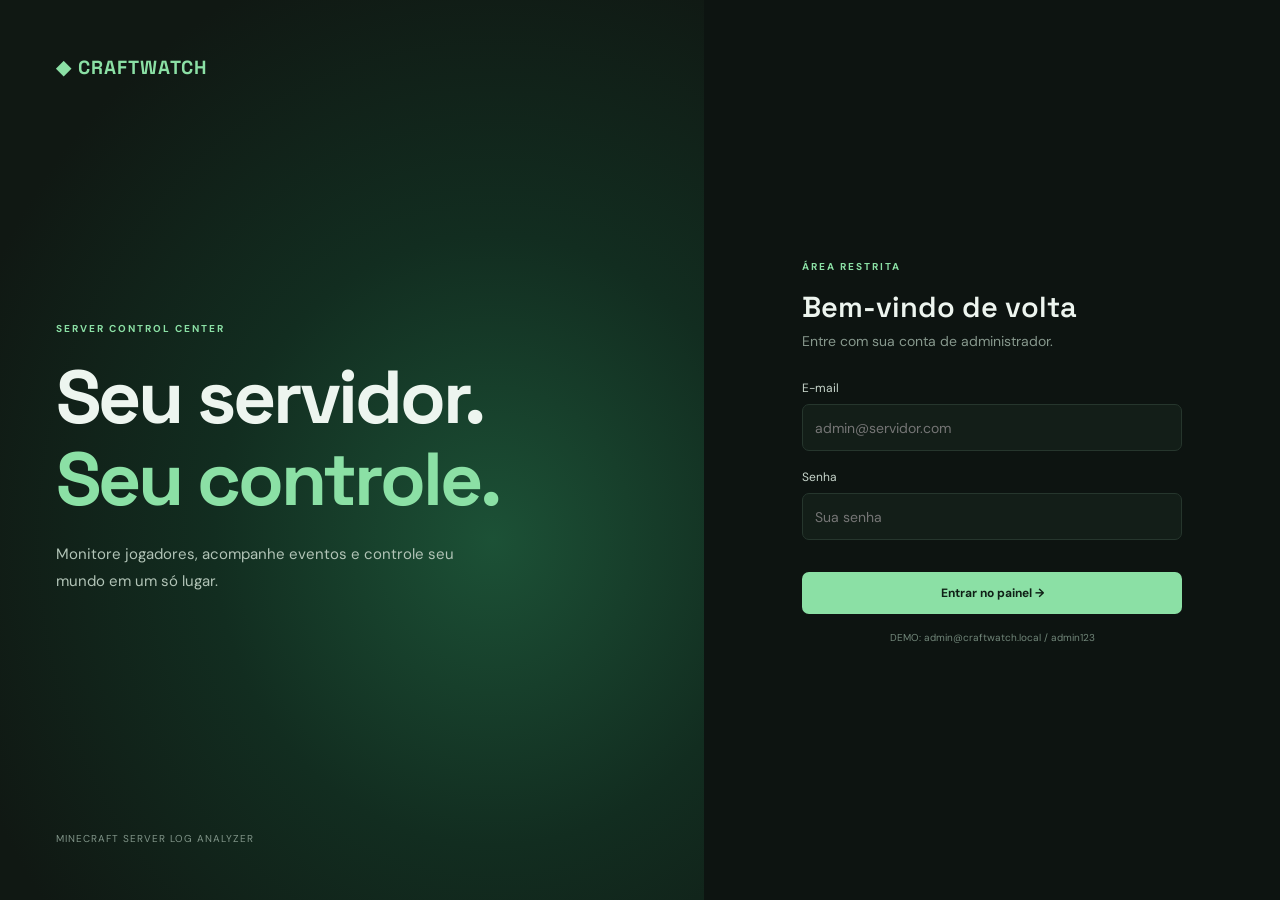
==== index.html @ 73f0023b "v1" ====
<!DOCTYPE html>
<html lang="pt-BR">
<head>
    <meta charset="UTF-8">
    <meta name="viewport" content="width=device-width, initial-scale=1.0">
    <title>CraftWatch | Minecraft Server</title>
    <link rel="stylesheet" href="style.css">
</head>
<body>

<!-- LOGIN -->
<section id="loginScreen" class="login-screen">
    <div class="login-left">
        <div class="brand">◆ CRAFTWATCH</div>

        <div class="login-description">
            <span>SERVER CONTROL CENTER</span>
            <h1>Seu servidor.<br><strong>Seu controle.</strong></h1>
            <p>Monitore jogadores, acompanhe eventos e controle seu mundo em um só lugar.</p>
        </div>

        <small>MINECRAFT SERVER LOG ANALYZER</small>
    </div>

    <div class="login-right">
        <form id="loginForm">
            <div class="mobile-brand">◆ CRAFTWATCH</div>
            <span class="subtitle">ÁREA RESTRITA</span>
            <h2>Bem-vindo de volta</h2>
            <p>Entre com sua conta de administrador.</p>

            <label>E-mail</label>
            <input type="email" id="email" placeholder="admin@servidor.com" required>

            <label>Senha</label>
            <input type="password" id="password" placeholder="Sua senha" required>

            <p id="loginError" class="error"></p>

            <button type="submit" class="primary-button">
                Entrar no painel →
            </button>

            <small class="demo">
                DEMO: admin@craftwatch.local / admin123
            </small>
        </form>
    </div>
</section>

<!-- APLICAÇÃO -->
<div id="app" class="app hidden">

    <aside class="sidebar" id="sidebar">

        <div class="brand">◆ CRAFTWATCH</div>
        <p class="brand-subtitle">SERVER CONTROL</p>

        <div class="server-box">
            <span class="online-dot"></span>
            <div>
                <strong>Meu servidor Paper</strong>
                <small>Java Edition</small>
            </div>
        </div>

        <span class="menu-title">GERENCIAMENTO</span>

        <nav>
            <button class="nav-item active" data-page="overview">▦ Visão geral</button>
            <button class="nav-item" data-page="logs">≋ Logs</button>
            <button class="nav-item" data-page="players">♙ Jogadores</button>
            <button class="nav-item" data-page="whitelist">✓ Whitelist</button>
            <button class="nav-item" data-page="terminal">⌘ Terminal</button>
        </nav>

        <div class="sidebar-bottom">
            <div class="storage-box">
                <small>ARMAZENAMENTO DE LOGS</small>
                <div class="progress"><div></div></div>
                <span>680 MB de 1 GB</span>
            </div>

            <button id="logoutButton" class="logout">
                <div class="avatar-letter">G</div>
                <div>
                    <strong>Administrador</strong>
                    <small>Sair da conta</small>
                </div>
            </button>
        </div>
    </aside>

    <main class="main">

        <header class="topbar">
            <div class="topbar-left">
                <button id="mobileMenu" class="mobile-menu">☰</button>
                <div>
                    <small>PAINEL / <span id="breadcrumb">VISÃO GERAL</span></small>
                    <h1 id="pageTitle">Visão geral</h1>
                </div>
            </div>

            <div class="topbar-right">
                <span class="system-online">● Sistema operacional</span>
                <div class="avatar-letter">G</div>
            </div>
        </header>

        <!-- VISÃO GERAL -->
        <section id="page-overview" class="page">

            <div class="welcome">
                <div>
                    <h2>Visão geral do servidor ✳</h2>
                    <p>Acompanhe o que está acontecendo no seu mundo.</p>
                </div>
                <span class="date" id="currentDate"></span>
            </div>

            <div class="server-banner">
                <div class="server-icon">▣</div>
                <div class="server-description">
                    <small>STATUS DO SERVIDOR</small>
                    <h3>Servidor Paper <span class="status">● ONLINE</span></h3>
                    <p>Java Edition · Paper · Ambiente demonstrativo</p>
                </div>

                <div class="server-info">
                    <div><small>VERSÃO</small><strong>1.21.x</strong></div>
                    <div><small>JOGADORES</small><strong>4 / 20</strong></div>
                    <div><small>UPTIME</small><strong>12h 48m</strong></div>
                </div>
            </div>

            <div class="section-title">
                <div>
                    <h3>Indicadores principais</h3>
                    <p>Resumo dos eventos registrados.</p>
                </div>
                <span class="filter-label">Últimas 24 horas</span>
            </div>

            <div class="stats-grid">
                <div class="stat-card">
                    <small>JOGADORES ÚNICOS</small>
                    <h2>24</h2>
                    <span class="positive">↗ 12% no período</span>
                </div>

                <div class="stat-card">
                    <small>EVENTOS REGISTRADOS</small>
                    <h2>1.284</h2>
                    <span class="positive">↗ 8,4% no período</span>
                </div>

                <div class="stat-card">
                    <small>ENTRADAS NO SERVIDOR</small>
                    <h2>86</h2>
                    <span class="positive">↗ 5,2% no período</span>
                </div>

                <div class="stat-card">
                    <small>ALERTAS / ERROS</small>
                    <h2>07</h2>
                    <span class="negative">↘ 2 no período</span>
                </div>
            </div>

            <div class="dashboard-grid">

                <div class="panel">
                    <div class="panel-header">
                        <div>
                            <h3>Atividade recente</h3>
                            <p>Últimos eventos registrados.</p>
                        </div>
                        <button class="text-button" data-go="logs">Ver todos →</button>
                    </div>

                    <div id="recentEvents"></div>
                </div>

                <div class="panel">
                    <div class="panel-header">
                        <div>
                            <h3>Jogadores em destaque</h3>
                            <p>Mais ativos no período.</p>
                        </div>
                        <button class="text-button" data-go="players">Ver todos →</button>
                    </div>

                    <div id="topPlayers"></div>
                </div>
            </div>

            <div class="panel quick-panel">
                <h3>Ações rápidas</h3>

                <button class="quick-action" data-go="whitelist">
                    ＋ Adicionar à whitelist →
                </button>

                <button class="quick-action" data-go="terminal">
                    ⌘ Abrir terminal →
                </button>

                <button class="quick-action" data-go="logs">
                    ≋ Consultar logs →
                </button>
            </div>

        </section>

        <!-- LOGS -->
        <section id="page-logs" class="page">

            <div class="page-heading">
                <div>
                    <h2>Logs do servidor</h2>
                    <p>Pesquise e filtre os eventos registrados.</p>
                </div>

                <button id="exportLogs" class="primary-button">
                    ↓ Exportar CSV
                </button>
            </div>

            <div class="panel filters">
                <input id="logSearch" placeholder="Buscar jogador, mensagem ou evento...">

                <select id="typeFilter">
                    <option value="all">Todos os tipos</option>
                    <option value="INFO">Informações</option>
                    <option value="WARN">Avisos</option>
                    <option value="ERROR">Erros</option>
                    <option value="JOIN">Entradas</option>
                    <option value="QUIT">Saídas</option>
                </select>

                <button id="clearFilters" class="secondary-button">Limpar</button>
            </div>

            <div class="panel table-panel">
                <div class="panel-header">
                    <div>
                        <h3>Eventos registrados</h3>
                        <p><span id="logCount">0</span> eventos encontrados</p>
                    </div>
                    <span class="status">● LOGS IMPORTADOS</span>
                </div>

                <div class="table-scroll">
                    <table>
                        <thead>
                            <tr>
                                <th>TIPO</th>
                                <th>HORÁRIO</th>
                                <th>JOGADOR</th>
                                <th>MENSAGEM</th>
                            </tr>
                        </thead>
                        <tbody id="logsTable"></tbody>
                    </table>
                </div>
            </div>
        </section>

        <!-- JOGADORES -->
        <section id="page-players" class="page">

            <div class="page-heading">
                <div>
                    <h2>Jogadores</h2>
                    <p>Perfis e estatísticas dos jogadores.</p>
                </div>

                <input id="playerSearch" class="search-input" placeholder="Buscar jogador...">
            </div>

            <div class="player-summary">
                <div><small>JOGADORES IDENTIFICADOS</small><strong>24</strong></div>
                <div><small>ATIVOS (24H)</small><strong>4</strong></div>
                <div><small>TEMPO TOTAL DE JOGO</small><strong>128h</strong></div>
            </div>

            <div id="playersGrid" class="players-grid"></div>

            <p class="disclaimer">* Estatísticas ilustrativas. Os dados reais dependerão dos logs disponíveis.</p>
        </section>

        <!-- WHITELIST -->
        <section id="page-whitelist" class="page">

            <div class="page-heading">
                <div>
                    <h2>Whitelist</h2>
                    <p>Controle quem pode acessar seu servidor.</p>
                </div>

                <button id="openAddWhitelist" class="primary-button">
                    ＋ Adicionar jogador
                </button>
            </div>

            <div class="whitelist-banner">
                <span>✓</span>
                <div>
                    <strong>Whitelist ativada</strong>
                    <p>Somente jogadores autorizados podem entrar.</p>
                </div>
                <span class="status">ATIVA</span>
            </div>

            <div class="panel table-panel">
                <div class="panel-header">
                    <div>
                        <h3>Jogadores autorizados</h3>
                        <p id="whitelistCount">0 jogadores na lista</p>
                    </div>
                    <input id="whitelistSearch" class="search-input" placeholder="Buscar...">
                </div>

                <div class="table-scroll">
                    <table>
                        <thead>
                            <tr>
                                <th>JOGADOR</th>
                                <th>ADICIONADO EM</th>
                                <th>STATUS</th>
                                <th>AÇÃO</th>
                            </tr>
                        </thead>
                        <tbody id="whitelistTable"></tbody>
                    </table>
                </div>
            </div>
        </section>

        <!-- TERMINAL -->
        <section id="page-terminal" class="page">

            <div class="page-heading">
                <div>
                    <h2>Terminal do servidor</h2>
                    <p>Visualize mensagens e comandos administrativos.</p>
                </div>
                <span class="terminal-status">● SIMULAÇÃO</span>
            </div>

            <div class="warning">
                ⚠ Este terminal é apenas visual. Não envia comandos para a hospedagem.
            </div>

            <div class="terminal">
                <div class="terminal-header">
                    <span>● ● ●</span>
                    <strong>paper-server — console</strong>
                    <button id="clearTerminal">Limpar</button>
                </div>

                <div id="terminalOutput" class="terminal-output">
                    <p>[12:00:00 INFO]: Starting minecraft server version 1.21.x</p>
                    <p>[12:00:02 INFO]: Loading properties</p>
                    <p class="terminal-green">[12:00:04 INFO]: Done! For help, type "help"</p>
                    <p>[12:01:12 INFO]: Gui entrou no jogo</p>
                    <p>[12:03:45 INFO]: Steve entrou no jogo</p>
                    <p>[12:08:21 INFO]: Alex saiu do jogo</p>
                </div>

                <form id="commandForm" class="terminal-form">
                    <span>›</span>
                    <input id="commandInput" placeholder="Digite um comando..." autocomplete="off">
                    <button type="submit">Executar ↗</button>
                </form>
            </div>

            <div class="command-shortcuts">
                <small>COMANDOS RÁPIDOS</small>
                <button data-command="list">list</button>
                <button data-command="say Olá, pessoal!">say</button>
                <button data-command="time set day">time set day</button>
                <button data-command="weather clear">weather clear</button>
                <button data-command="save-all">save-all</button>
            </div>
        </section>

        <footer>
            <span>CRAFTWATCH © 2026</span>
            <span>MINECRAFT SERVER LOG ANALYZER ◆</span>
        </footer>

    </main>
</div>

<!-- MODAL WHITELIST -->
<div id="modal" class="modal hidden">
    <div class="modal-content">
        <button class="close-modal" data-close>×</button>
        <span class="subtitle">WHITELIST</span>
        <h2>Adicionar jogador</h2>
        <p>Informe o nickname do Minecraft.</p>

        <form id="whitelistForm">
            <label>Nickname</label>
            <input id="newPlayer" maxlength="16" placeholder="Ex: Steve" required>

            <div class="modal-actions">
                <button type="button" class="secondary-button" data-close>Cancelar</button>
                <button type="submit" class="primary-button">Adicionar</button>
            </div>
        </form>
    </div>
</div>

<div id="toast" class="toast"></div>

<script src="script.js"></script>
</body>
</html>
---- style.css ----
@import url('https://fonts.googleapis.com/css2?family=DM+Sans:wght@400;500;600;700&family=Space+Grotesk:wght@500;600;700&display=swap');

:root {
    --bg: #0d1411;
    --surface: #141e19;
    --surface2: #19251f;
    --border: #26362d;
    --text: #edf5ef;
    --muted: #87988d;
    --green: #8be0a5;
    --font: 'DM Sans', sans-serif;
    --display: 'Space Grotesk', sans-serif;
}

* {
    box-sizing: border-box;
    margin: 0;
    padding: 0;
}

body {
    background: var(--bg);
    color: var(--text);
    font-family: var(--font);
    font-size: 14px;
}

button, input, select {
    font: inherit;
}

button {
    cursor: pointer;
}

.hidden {
    display: none !important;
}

/* LOGIN */

.login-screen {
    min-height: 100vh;
    display: grid;
    grid-template-columns: 1.1fr .9fr;
}

.login-left {
    background:
        radial-gradient(ellipse at 70% 60%, #1c5136, #122d20 40%, #101813 80%);
    padding: 55px 8%;
    display: flex;
    flex-direction: column;
    justify-content: space-between;
}

.brand {
    font: 700 19px var(--display);
    letter-spacing: 1px;
    color: var(--green);
}

.login-description {
    max-width: 500px;
}

.login-description span,
.subtitle {
    color: var(--green);
    font-size: 10px;
    font-weight: 700;
    letter-spacing: 2px;
}

.login-description h1 {
    font: 700 clamp(45px, 6vw, 75px)/1.1 var(--display);
    margin: 20px 0;
    letter-spacing: -3px;
}

.login-description h1 strong {
    color: var(--green);
}

.login-description p {
    color: #b2c4b7;
    font-size: 15px;
    line-height: 1.8;
    max-width: 400px;
}

.login-left > small {
    color: #819589;
    font-size: 10px;
    letter-spacing: 1px;
}

.login-right {
    display: flex;
    align-items: center;
    justify-content: center;
    padding: 35px;
}

#loginForm {
    width: 100%;
    max-width: 380px;
}

.mobile-brand {
    display: none;
    color: var(--green);
    font: 700 18px var(--display);
    margin-bottom: 45px;
}

#loginForm h2 {
    font: 600 29px var(--display);
    margin: 14px 0 7px;
}

#loginForm > p {
    color: var(--muted);
    margin-bottom: 30px;
}

label {
    display: block;
    color: #c7d5cb;
    font-size: 12px;
    margin: 18px 0 8px;
}

input, select {
    background: #131e18;
    border: 1px solid var(--border);
    color: var(--text);
    border-radius: 7px;
    padding: 12px;
    outline: none;
}

input:focus, select:focus {
    border-color: var(--green);
}

#loginForm input {
    width: 100%;
    height: 47px;
}

.primary-button {
    border: 0;
    border-radius: 7px;
    background: var(--green);
    color: #102017;
    padding: 13px 17px;
    font-weight: 700;
    font-size: 12px;
    transition: .2s;
}

.primary-button:hover {
    background: #a5edb9;
    transform: translateY(-1px);
}

#loginForm .primary-button {
    width: 100%;
    margin-top: 22px;
}

.demo {
    display: block;
    text-align: center;
    color: #72877a;
    font-size: 10px;
    margin-top: 17px;
}

.error {
    color: #ff8d8d !important;
    font-size: 11px;
    margin: 10px 0 0 !important;
}

/* SIDEBAR */

.sidebar {
    width: 250px;
    position: fixed;
    inset: 0 auto 0 0;
    background: #111a15;
    border-right: 1px solid var(--border);
    padding: 27px 17px;
    display: flex;
    flex-direction: column;
    z-index: 5;
}

.sidebar .brand {
    padding: 0 8px;
}

.brand-subtitle {
    font-size: 9px;
    letter-spacing: 2px;
    color: #708277;
    padding: 5px 9px 25px;
}

.server-box {
    display: flex;
    align-items: center;
    gap: 10px;
    padding: 13px;
    background: #1a2920;
    border: 1px solid #2c4535;
    border-radius: 8px;
    margin-bottom: 30px;
}

.server-box strong,
.server-box small {
    display: block;
}

.server-box strong {
    font-size: 11px;
}

.server-box small {
    color: var(--muted);
    font-size: 10px;
    margin-top: 4px;
}

.online-dot {
    width: 8px;
    height: 8px;
    border-radius: 50%;
    background: var(--green);
}

.menu-title {
    color: #627368;
    font-size: 10px;
    letter-spacing: 1.5px;
    padding: 0 10px 12px;
}

.sidebar nav {
    display: grid;
    gap: 5px;
}

.nav-item {
    border: 0;
    background: transparent;
    color: #9bac9f;
    text-align: left;
    padding: 13px;
    border-radius: 7px;
    font-size: 13px;
}

.nav-item:hover,
.nav-item.active {
    background: #20352a;
    color: var(--green);
}

.nav-item.active {
    box-shadow: inset 2px 0 var(--green);
}

.sidebar-bottom {
    margin-top: auto;
}

.storage-box {
    padding: 14px;
    background: #17221b;
    border: 1px solid var(--border);
    border-radius: 8px;
    margin-bottom: 17px;
}

.storage-box small {
    color: #a9b9ae;
    font-size: 9px;
}

.storage-box span {
    color: var(--muted);
    font-size: 9px;
}

.progress {
    height: 4px;
    background: #2c3b31;
    margin: 13px 0 8px;
    border-radius: 5px;
}

.progress div {
    width: 68%;
    height: 100%;
    background: var(--green);
    border-radius: 5px;
}

.logout {
    width: 100%;
    display: flex;
    align-items: center;
    gap: 10px;
    padding: 12px 3px;
    border: 0;
    border-top: 1px solid var(--border);
    background: none;
    color: var(--text);
    text-align: left;
}

.logout div:nth-child(2) {
    flex: 1;
}

.logout strong,
.logout small {
    display: block;
}

.logout strong {
    font-size: 11px;
}

.logout small {
    font-size: 9px;
    color: var(--muted);
    margin-top: 4px;
}

.avatar-letter {
    width: 32px;
    height: 32px;
    display: grid;
    place-items: center;
    border-radius: 50%;
    background: #315c40;
    color: #b5f2c5;
    font-weight: 700;
}

/* MAIN */

.main {
    margin-left: 250px;
    padding: 0 38px;
    max-width: 1800px;
}

.topbar {
    height: 88px;
    display: flex;
    align-items: center;
    justify-content: space-between;
    border-bottom: 1px solid var(--border);
}

.topbar small {
    color: #708177;
    font-size: 9px;
    letter-spacing: 1px;
}

.topbar small span {
    color: var(--green);
}

.topbar h1 {
    font: 600 21px var(--display);
    margin-top: 5px;
}

.topbar-right {
    display: flex;
    align-items: center;
    gap: 20px;
}

.system-online {
    color: #9cad9f;
    font-size: 10px;
}

.system-online::first-letter {
    color: var(--green);
}

.mobile-menu {
    display: none;
}

.page {
    display: none;
    padding: 30px 0;
}

.page.active-page {
    display: block;
}

.welcome,
.page-heading {
    display: flex;
    justify-content: space-between;
    align-items: center;
    gap: 15px;
    margin-bottom: 22px;
}

.welcome h2,
.page-heading h2 {
    font: 600 21px var(--display);
    margin-bottom: 5px;
}

.welcome p,
.page-heading p,
.section-title p,
.panel-header p {
    color: var(--muted);
    font-size: 11px;
}

.date,
.filter-label {
    padding: 9px 12px;
    border: 1px solid var(--border);
    border-radius: 6px;
    color: #aab9ae;
    font-size: 10px;
}

/* SERVER BANNER */

.server-banner {
    display: flex;
    align-items: center;
    gap: 17px;
    padding: 20px;
    background: linear-gradient(100deg, #1c3c2a, #17271e);
    border: 1px solid #31523b;
    border-radius: 10px;
    margin-bottom: 28px;
}

.server-icon {
    width: 45px;
    height: 45px;
    display: grid;
    place-items: center;
    border-radius: 9px;
    background: #2c5639;
    color: var(--green);
    font-size: 23px;
}

.server-description {
    flex: 1;
}

.server-description small {
    color: var(--green);
    font-size: 9px;
}

.server-description h3 {
    font: 600 16px var(--display);
    margin: 5px 0;
}

.server-description p {
    font-size: 10px;
    color: #9db0a2;
}

.status {
    color: #9be8ad;
    font-size: 9px;
    margin-left: 8px;
}

.server-info {
    display: flex;
    gap: 28px;
}

.server-info small,
.server-info strong {
    display: block;
}

.server-info small {
    font-size: 9px;
    color: #86a08e;
    margin-bottom: 7px;
}

.server-info strong {
    font: 600 14px var(--display);
}

/* CARDS */

.section-title {
    display: flex;
    justify-content: space-between;
    align-items: center;
    margin-bottom: 13px;
}

.section-title h3,
.panel-header h3,
.quick-panel h3 {
    font: 600 14px var(--display);
    margin-bottom: 4px;
}

.stats-grid {
    display: grid;
    grid-template-columns: repeat(4, 1fr);
    gap: 13px;
    margin-bottom: 20px;
}

.stat-card,
.panel {
    background: var(--surface);
    border: 1px solid var(--border);
    border-radius: 9px;
}

.stat-card {
    padding: 17px;
}

.stat-card small {
    font: 9px 'DM Mono', monospace;
    color: #94a69a;
}

.stat-card h2 {
    font: 600 29px var(--display);
    margin: 13px 0 8px;
}

.positive {
    color: #83d99b;
    font-size: 9px;
}

.negative {
    color: #e5a16f;
    font-size: 9px;
}

/* PANELS */

.dashboard-grid {
    display: grid;
    grid-template-columns: 1.4fr 1fr;
    gap: 14px;
}

.panel {
    padding: 17px;
}

.panel-header {
    display: flex;
    align-items: center;
    justify-content: space-between;
    gap: 10px;
    margin-bottom: 15px;
}

.text-button {
    border: 0;
    background: none;
    color: var(--green);
    font-size: 10px;
}

.event-row,
.mini-player {
    display: flex;
    align-items: center;
    gap: 11px;
    padding: 11px 0;
    border-top: 1px solid #223128;
}

.event-icon {
    width: 29px;
    height: 29px;
    display: grid;
    place-items: center;
    border-radius: 7px;
    background: #1d3b29;
    color: var(--green);
}

.event-copy,
.mini-player div:nth-child(2) {
    flex: 1;
    min-width: 0;
}

.event-copy strong,
.event-copy small,
.mini-player strong,
.mini-player small {
    display: block;
}

.event-copy strong,
.mini-player strong {
    font-size: 10px;
}

.event-copy small,
.mini-player small {
    color: var(--muted);
    font-size: 9px;
    margin-top: 4px;
}

.event-time {
    font-size: 9px;
    color: #75877b;
}

.avatar {
    width: 34px;
    height: 34px;
    border-radius: 7px;
    overflow: hidden;
    background: #273d31;
    display: grid;
    place-items: center;
}

.avatar img {
    width: 100%;
    height: 100%;
    object-fit: cover;
}

.mini-player b {
    font-size: 11px;
}

.quick-panel {
    margin-top: 14px;
    display: flex;
    align-items: center;
    gap: 12px;
}

.quick-panel h3 {
    min-width: 130px;
}

.quick-action {
    flex: 1;
    background: #17221b;
    border: 1px solid var(--border);
    border-radius: 7px;
    color: var(--text);
    padding: 12px;
    font-size: 10px;
    text-align: left;
}

/* LOGS */

.page-heading {
    margin-bottom: 20px;
}

.filters {
    display: flex;
    align-items: center;
    gap: 10px;
    margin-bottom: 15px;
}

.filters input {
    flex: 1;
    min-width: 180px;
}

.filters select {
    min-width: 140px;
}

.secondary-button {
    background: #1b2821;
    border: 1px solid var(--border);
    color: #c7d5cb;
    border-radius: 7px;
    padding: 12px;
    font-size: 10px;
}

.table-panel {
    padding: 0;
    overflow: hidden;
}

.table-panel > .panel-header {
    padding: 17px;
}

.table-scroll {
    overflow-x: auto;
}

table {
    width: 100%;
    border-collapse: collapse;
    text-align: left;
    white-space: nowrap;
}

thead {
    background: #19251e;
}

th {
    font: 9px 'DM Mono', monospace;
    color: #83958a;
    padding: 13px 18px;
}

td {
    padding: 14px 18px;
    border-top: 1px solid #223128;
    font-size: 10px;
    color: #c2d0c6;
}

tbody tr:hover {
    background: #19251e;
}

.tag {
    display: inline-block;
    padding: 5px 8px;
    border-radius: 4px;
    font-size: 9px;
}

.tag.INFO { background: #1b3540; color: #8bcbe6; }
.tag.WARN { background: #443520; color: #e9b578; }
.tag.ERROR { background: #462929; color: #f09898; }
.tag.JOIN { background: #1d3d2a; color: #8ce0a5; }
.tag.QUIT { background: #332d43; color: #b9a7e5; }

.empty-row {
    text-align: center;
    color: var(--muted);
    padding: 30px;
}

/* PLAYERS */

.player-summary {
    display: grid;
    grid-template-columns: repeat(3, 1fr);
    gap: 12px;
    margin-bottom: 17px;
}

.player-summary div {
    background: #17231b;
    border: 1px solid var(--border);
    border-radius: 8px;
    padding: 15px;
}

.player-summary small,
.player-summary strong {
    display: block;
}

.player-summary small {
    font-size: 9px;
    color: #8b9c90;
}

.player-summary strong {
    font: 600 22px var(--display);
    margin-top: 8px;
}

.players-grid {
    display: grid;
    grid-template-columns: repeat(3, 1fr);
    gap: 13px;
}

.player-card {
    background: var(--surface);
    border: 1px solid var(--border);
    border-radius: 9px;
    padding: 16px;
}

.player-card-head {
    display: flex;
    align-items: center;
    gap: 10px;
}

.player-card-head .avatar {
    width: 43px;
    height: 43px;
}

.player-card-head > div:nth-child(2) {
    flex: 1;
}

.player-card-head strong {
    display: block;
    font-size: 12px;
}

.player-card-head small {
    color: var(--muted);
    font-size: 9px;
}

.online-badge {
    color: var(--green);
    font-size: 8px;
}

.player-metrics {
    display: grid;
    grid-template-columns: repeat(3, 1fr);
    border-top: 1px solid var(--border);
    margin-top: 16px;
    padding-top: 13px;
}

.player-metrics span,
.player-metrics strong {
    display: block;
}

.player-metrics span {
    color: #829388;
    font-size: 8px;
}

.player-metrics strong {
    font: 600 13px var(--display);
    margin-top: 5px;
}

.disclaimer {
    color: var(--muted);
    font-size: 10px;
    margin-top: 15px;
}

.search-input {
    max-width: 220px;
}

/* WHITELIST */

.whitelist-banner {
    display: flex;
    align-items: center;
    gap: 12px;
    padding: 15px;
    border: 1px solid #31513a;
    background: #192c20;
    border-radius: 8px;
    margin-bottom: 16px;
}

.whitelist-banner > span:first-child {
    width: 32px;
    height: 32px;
    display: grid;
    place-items: center;
    background: #285237;
    border-radius: 7px;
    color: var(--green);
}

.whitelist-banner div {
    flex: 1;
}

.whitelist-banner strong {
    font-size: 11px;
}

.whitelist-banner p {
    color: #91a396;
    font-size: 9px;
    margin-top: 4px;
}

.remove-button {
    border: 1px solid #553535;
    background: #2d1e1e;
    color: #e9a0a0;
    padding: 7px 10px;
    border-radius: 5px;
    font-size: 9px;
}

/* TERMINAL */

.terminal-status {
    color: #e7b477;
    font-size: 9px;
}

.warning {
    padding: 13px;
    border: 1px solid #59452c;
    background: #30271b;
    border-radius: 7px;
    color: #e7b477;
    font-size: 10px;
    margin-bottom: 15px;
}

.terminal {
    background: #090e0b;
    border: 1px solid #2b3a30;
    border-radius: 9px;
    overflow: hidden;
}

.terminal-header {
    display: flex;
    align-items: center;
    justify-content: space-between;
    padding: 14px;
    background: #121a15;
    border-bottom: 1px solid #26332b;
}

.terminal-header span {
    color: #d6ad5f;
    font-size: 10px;
}

.terminal-header strong {
    color: #8b9b90;
    font-size: 10px;
}

.terminal-header button {
    background: none;
    border: 0;
    color: #8b9b90;
    font-size: 9px;
}

.terminal-output {
    height: 330px;
    overflow: auto;
    padding: 17px;
    font: 11px/1.9 monospace;
    color: #c1d0c5;
}

.terminal-output p {
    margin-bottom: 4px;
}

.terminal-green {
    color: var(--green);
}

.terminal-form {
    display: flex;
    align-items: center;
    gap: 10px;
    padding: 12px 15px;
    border-top: 1px solid #26332b;
}

.terminal-form span {
    color: var(--green);
    font-size: 20px;
}

.terminal-form input {
    flex: 1;
    background: transparent;
    border: 0;
    outline: 0;
    color: white;
    font: 11px monospace;
}

.terminal-form button {
    border: 0;
    border-radius: 5px;
    background: #315b3d;
    color: #a8efb9;
    padding: 9px 13px;
    font-size: 10px;
}

.command-shortcuts {
    display: flex;
    align-items: center;
    gap: 8px;
    flex-wrap: wrap;
    margin-top: 15px;
}

.command-shortcuts small {
    color: #718277;
    font-size: 9px;
}

.command-shortcuts button {
    border: 1px solid var(--border);
    background: #17221b;
    color: #a7b8ac;
    padding: 7px 10px;
    border-radius: 5px;
    font: 9px monospace;
}

/* MODAL E RODAPÉ */

.modal {
    position: fixed;
    inset: 0;
    display: grid;
    place-items: center;
    z-index: 30;
}

.modal-backdrop {
    position: absolute;
    inset: 0;
    background: #000a;
}

.modal-content {
    position: relative;
    width: min(92%, 420px);
    padding: 27px;
    background: #17221b;
    border: 1px solid #34473a;
    border-radius: 11px;
}

.modal-content h2 {
    font: 600 22px var(--display);
    margin: 10px 0 5px;
}

.modal-content p {
    color: var(--muted);
    font-size: 11px;
}

.modal-content input {
    width: 100%;
}

.close-modal {
    position: absolute;
    right: 17px;
    top: 13px;
    background: none;
    border: 0;
    color: #9cac9f;
    font-size: 24px;
}

.modal-actions {
    display: flex;
    justify-content: flex-end;
    gap: 8px;
    margin-top: 20px;
}

.toast {
    position: fixed;
    right: 25px;
    bottom: 25px;
    padding: 13px 17px;
    background: #23442d;
    border: 1px solid #477a54;
    color: #c1f2cd;
    border-radius: 7px;
    opacity: 0;
    transform: translateY(10px);
    transition: .25s;
    pointer-events: none;
    z-index: 50;
}

.toast.show {
    opacity: 1;
    transform: translateY(0);
}

footer {
    display: flex;
    justify-content: space-between;
    padding: 18px 0 22px;
    border-top: 1px solid var(--border);
    color: #607166;
    font: 9px monospace;
}

/* RESPONSIVIDADE */

@media (max-width: 1100px) {
    .stats-grid {
        grid-template-columns: repeat(2, 1fr);
    }

    .players-grid {
        grid-template-columns: repeat(2, 1fr);
    }

    .main {
        padding: 0 24px;
    }
}

@media (max-width: 760px) {
    .login-screen {
        grid-template-columns: 1fr;
    }

    .login-left {
        display: none;
    }

    .mobile-brand {
        display: block;
    }

    .login-right {
        min-height: 100vh;
    }

    .sidebar {
        transform: translateX(-100%);
        transition: .25s;
        width: 260px;
        box-shadow: 15px 0 40px #0005;
    }

    .sidebar.open {
        transform: translateX(0);
    }

    .main {
        margin-left: 0;
        padding: 0 16px;
    }

    .mobile-menu {
        display: block;
        border: 0;
        background: none;
        color: white;
        font-size: 20px;
        margin-right: 12px;
    }

    .topbar {
        height: 75px;
    }

    .topbar-left {
        display: flex;
        align-items: center;
    }

    .system-online {
        display: none;
    }

    .dashboard-grid {
        grid-template-columns: 1fr;
    }

    .quick-panel {
        flex-wrap: wrap;
    }

    .quick-action {
        min-width: 100%;
    }

    .server-banner {
        flex-wrap: wrap;
    }

    .server-info {
        width: 100%;
        justify-content: space-between;
        border-top: 1px solid #ffffff20;
        padding-top: 13px;
    }

    .filters {
        flex-wrap: wrap;
    }

    .filters input {
        flex-basis: 100%;
    }

    .players-grid {
        grid-template-columns: 1fr 1fr;
    }
}

@media (max-width: 430px) {
    .stats-grid {
        grid-template-columns: 1fr 1fr;
    }

    .players-grid {
        grid-template-columns: 1fr;
    }

    .player-summary {
        grid-template-columns: 1fr;
    }

    .page-heading {
        flex-wrap: wrap;
    }

    .page-heading .search-input {
        max-width: 100%;
        width: 100%;
    }

    .welcome {
        flex-wrap: wrap;
    }

    .date {
        margin-left: auto;
    }

    .terminal-output {
        height: 280px;
    }

    footer {
        font-size: 8px;
    }
}
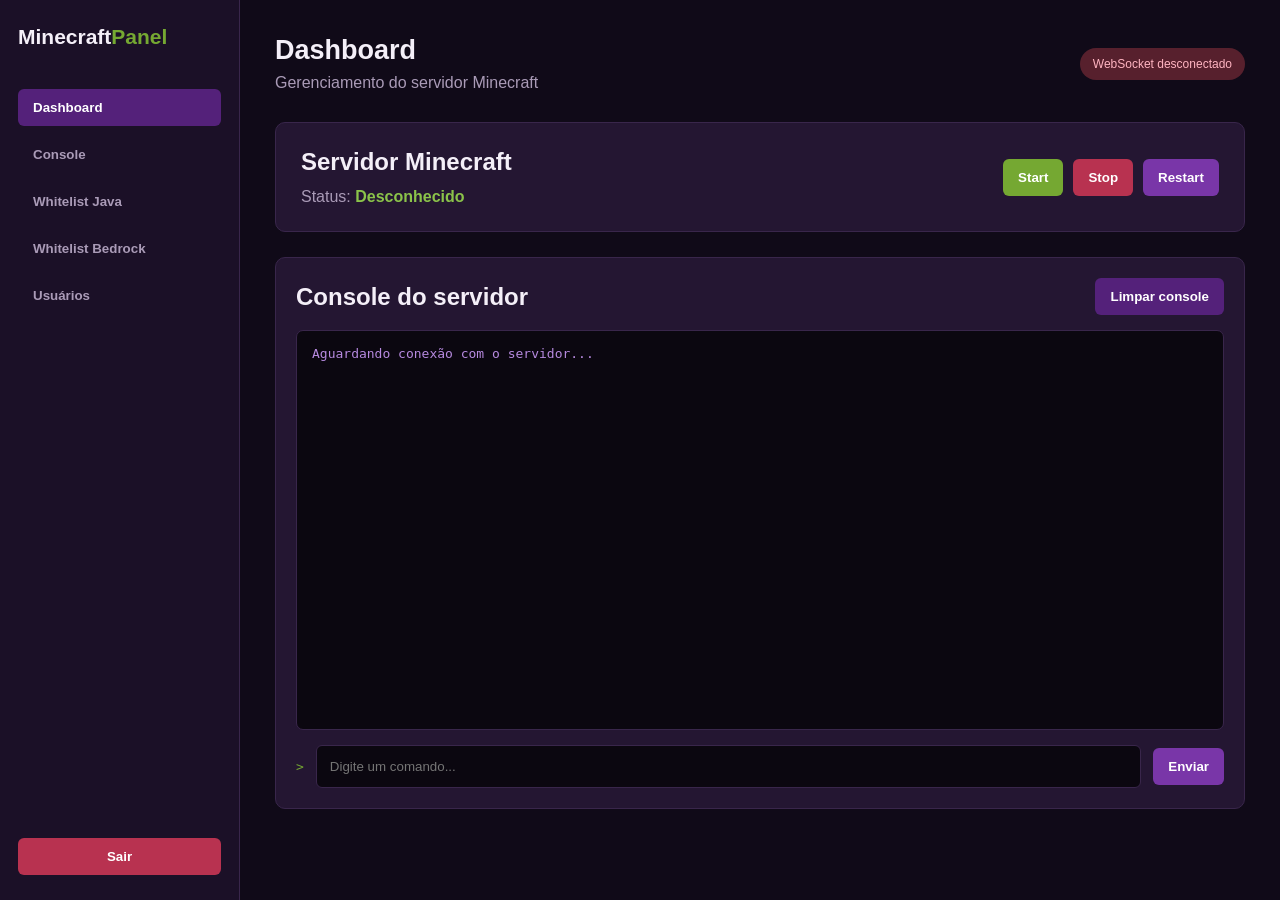
==== commit 8de5474f: "api" ====
--- a/index.html
+++ b/index.html
@@ -1,421 +1,120 @@
+
 <!DOCTYPE html>
 <html lang="pt-BR">
+
 <head>
     <meta charset="UTF-8">
     <meta name="viewport" content="width=device-width, initial-scale=1.0">
-    <title>CraftWatch | Minecraft Server</title>
-    <link rel="stylesheet" href="style.css">
+
+    <title>Minecraft Server Dashboard</title>
+
+    <link rel="stylesheet" href="css/style.css">
 </head>
+
 <body>
 
-<!-- LOGIN -->
-<section id="loginScreen" class="login-screen">
-    <div class="login-left">
-        <div class="brand">◆ CRAFTWATCH</div>
+    <aside class="sidebar">
 
-        <div class="login-description">
-            <span>SERVER CONTROL CENTER</span>
-            <h1>Seu servidor.<br><strong>Seu controle.</strong></h1>
-            <p>Monitore jogadores, acompanhe eventos e controle seu mundo em um só lugar.</p>
-        </div>
-
-        <small>MINECRAFT SERVER LOG ANALYZER</small>
-    </div>
-
-    <div class="login-right">
-        <form id="loginForm">
-            <div class="mobile-brand">◆ CRAFTWATCH</div>
-            <span class="subtitle">ÁREA RESTRITA</span>
-            <h2>Bem-vindo de volta</h2>
-            <p>Entre com sua conta de administrador.</p>
-
-            <label>E-mail</label>
-            <input type="email" id="email" placeholder="admin@servidor.com" required>
-
-            <label>Senha</label>
-            <input type="password" id="password" placeholder="Sua senha" required>
-
-            <p id="loginError" class="error"></p>
-
-            <button type="submit" class="primary-button">
-                Entrar no painel →
-            </button>
-
-            <small class="demo">
-                DEMO: admin@craftwatch.local / admin123
-            </small>
-        </form>
-    </div>
-</section>
-
-<!-- APLICAÇÃO -->
-<div id="app" class="app hidden">
-
-    <aside class="sidebar" id="sidebar">
-
-        <div class="brand">◆ CRAFTWATCH</div>
-        <p class="brand-subtitle">SERVER CONTROL</p>
-
-        <div class="server-box">
-            <span class="online-dot"></span>
-            <div>
-                <strong>Meu servidor Paper</strong>
-                <small>Java Edition</small>
-            </div>
-        </div>
-
-        <span class="menu-title">GERENCIAMENTO</span>
+        <h2>Minecraft<span>Panel</span></h2>
 
         <nav>
-            <button class="nav-item active" data-page="overview">▦ Visão geral</button>
-            <button class="nav-item" data-page="logs">≋ Logs</button>
-            <button class="nav-item" data-page="players">♙ Jogadores</button>
-            <button class="nav-item" data-page="whitelist">✓ Whitelist</button>
-            <button class="nav-item" data-page="terminal">⌘ Terminal</button>
+            <button class="nav-item active">Dashboard</button>
+            <button class="nav-item">Console</button>
+            <button class="nav-item">Whitelist Java</button>
+            <button class="nav-item">Whitelist Bedrock</button>
+            <button class="nav-item">Usuários</button>
         </nav>
 
-        <div class="sidebar-bottom">
-            <div class="storage-box">
-                <small>ARMAZENAMENTO DE LOGS</small>
-                <div class="progress"><div></div></div>
-                <span>680 MB de 1 GB</span>
-            </div>
+        <button id="logoutButton" class="logout">
+            Sair
+        </button>
 
-            <button id="logoutButton" class="logout">
-                <div class="avatar-letter">G</div>
-                <div>
-                    <strong>Administrador</strong>
-                    <small>Sair da conta</small>
-                </div>
-            </button>
-        </div>
     </aside>
 
     <main class="main">
 
-        <header class="topbar">
-            <div class="topbar-left">
-                <button id="mobileMenu" class="mobile-menu">☰</button>
-                <div>
-                    <small>PAINEL / <span id="breadcrumb">VISÃO GERAL</span></small>
-                    <h1 id="pageTitle">Visão geral</h1>
-                </div>
+        <header>
+            <div>
+                <h1>Dashboard</h1>
+                <p>Gerenciamento do servidor Minecraft</p>
             </div>
 
-            <div class="topbar-right">
-                <span class="system-online">● Sistema operacional</span>
-                <div class="avatar-letter">G</div>
+            <div id="wsStatus" class="status disconnected">
+                WebSocket desconectado
             </div>
         </header>
 
-        <!-- VISÃO GERAL -->
-        <section id="page-overview" class="page">
+        <section class="server-card">
 
-            <div class="welcome">
-                <div>
-                    <h2>Visão geral do servidor ✳</h2>
-                    <p>Acompanhe o que está acontecendo no seu mundo.</p>
-                </div>
-                <span class="date" id="currentDate"></span>
+            <div>
+                <h2>Servidor Minecraft</h2>
+
+                <p>
+                    Status:
+                    <strong id="serverStatus">Desconhecido</strong>
+                </p>
             </div>
 
-            <div class="server-banner">
-                <div class="server-icon">▣</div>
-                <div class="server-description">
-                    <small>STATUS DO SERVIDOR</small>
-                    <h3>Servidor Paper <span class="status">● ONLINE</span></h3>
-                    <p>Java Edition · Paper · Ambiente demonstrativo</p>
-                </div>
+            <div class="actions">
 
-                <div class="server-info">
-                    <div><small>VERSÃO</small><strong>1.21.x</strong></div>
-                    <div><small>JOGADORES</small><strong>4 / 20</strong></div>
-                    <div><small>UPTIME</small><strong>12h 48m</strong></div>
-                </div>
-            </div>
-
-            <div class="section-title">
-                <div>
-                    <h3>Indicadores principais</h3>
-                    <p>Resumo dos eventos registrados.</p>
-                </div>
-                <span class="filter-label">Últimas 24 horas</span>
-            </div>
-
-            <div class="stats-grid">
-                <div class="stat-card">
-                    <small>JOGADORES ÚNICOS</small>
-                    <h2>24</h2>
-                    <span class="positive">↗ 12% no período</span>
-                </div>
-
-                <div class="stat-card">
-                    <small>EVENTOS REGISTRADOS</small>
-                    <h2>1.284</h2>
-                    <span class="positive">↗ 8,4% no período</span>
-                </div>
-
-                <div class="stat-card">
-                    <small>ENTRADAS NO SERVIDOR</small>
-                    <h2>86</h2>
-                    <span class="positive">↗ 5,2% no período</span>
-                </div>
-
-                <div class="stat-card">
-                    <small>ALERTAS / ERROS</small>
-                    <h2>07</h2>
-                    <span class="negative">↘ 2 no período</span>
-                </div>
-            </div>
-
-            <div class="dashboard-grid">
-
-                <div class="panel">
-                    <div class="panel-header">
-                        <div>
-                            <h3>Atividade recente</h3>
-                            <p>Últimos eventos registrados.</p>
-                        </div>
-                        <button class="text-button" data-go="logs">Ver todos →</button>
-                    </div>
-
-                    <div id="recentEvents"></div>
-                </div>
-
-                <div class="panel">
-                    <div class="panel-header">
-                        <div>
-                            <h3>Jogadores em destaque</h3>
-                            <p>Mais ativos no período.</p>
-                        </div>
-                        <button class="text-button" data-go="players">Ver todos →</button>
-                    </div>
-
-                    <div id="topPlayers"></div>
-                </div>
-            </div>
-
-            <div class="panel quick-panel">
-                <h3>Ações rápidas</h3>
-
-                <button class="quick-action" data-go="whitelist">
-                    ＋ Adicionar à whitelist →
+                <button id="startButton" class="success">
+                    Start
                 </button>
 
-                <button class="quick-action" data-go="terminal">
-                    ⌘ Abrir terminal →
+                <button id="stopButton" class="danger">
+                    Stop
                 </button>
 
-                <button class="quick-action" data-go="logs">
-                    ≋ Consultar logs →
+                <button id="restartButton" class="warning">
+                    Restart
                 </button>
+
             </div>
 
         </section>
 
-        <!-- LOGS -->
-        <section id="page-logs" class="page">
+        <section class="console-section">
 
-            <div class="page-heading">
-                <div>
-                    <h2>Logs do servidor</h2>
-                    <p>Pesquise e filtre os eventos registrados.</p>
-                </div>
+            <div class="console-header">
+                <h2>Console do servidor</h2>
 
-                <button id="exportLogs" class="primary-button">
-                    ↓ Exportar CSV
+                <button id="clearConsole">
+                    Limpar console
                 </button>
             </div>
 
-            <div class="panel filters">
-                <input id="logSearch" placeholder="Buscar jogador, mensagem ou evento...">
-
-                <select id="typeFilter">
-                    <option value="all">Todos os tipos</option>
-                    <option value="INFO">Informações</option>
-                    <option value="WARN">Avisos</option>
-                    <option value="ERROR">Erros</option>
-                    <option value="JOIN">Entradas</option>
-                    <option value="QUIT">Saídas</option>
-                </select>
-
-                <button id="clearFilters" class="secondary-button">Limpar</button>
+            <div id="consoleOutput" class="console-output">
+                <p class="system-log">
+                    Aguardando conexão com o servidor...
+                </p>
             </div>
 
-            <div class="panel table-panel">
-                <div class="panel-header">
-                    <div>
-                        <h3>Eventos registrados</h3>
-                        <p><span id="logCount">0</span> eventos encontrados</p>
-                    </div>
-                    <span class="status">● LOGS IMPORTADOS</span>
-                </div>
+            <form id="commandForm" class="command-form">
 
-                <div class="table-scroll">
-                    <table>
-                        <thead>
-                            <tr>
-                                <th>TIPO</th>
-                                <th>HORÁRIO</th>
-                                <th>JOGADOR</th>
-                                <th>MENSAGEM</th>
-                            </tr>
-                        </thead>
-                        <tbody id="logsTable"></tbody>
-                    </table>
-                </div>
-            </div>
+                <span>></span>
+
+                <input
+                    type="text"
+                    id="commandInput"
+                    placeholder="Digite um comando..."
+                    autocomplete="off"
+                >
+
+                <button type="submit">
+                    Enviar
+                </button>
+
+            </form>
+
         </section>
 
-        <!-- JOGADORES -->
-        <section id="page-players" class="page">
+    </main>
 
-            <div class="page-heading">
-                <div>
-                    <h2>Jogadores</h2>
-                    <p>Perfis e estatísticas dos jogadores.</p>
-                </div>
+    <script src="js/config.js"></script>
+    <script src="js/api.js"></script>
+    <script src="js/websocket.js"></script>
+    <script src="js/app.js"></script>
 
-                <input id="playerSearch" class="search-input" placeholder="Buscar jogador...">
-            </div>
+</body>
 
-            <div class="player-summary">
-                <div><small>JOGADORES IDENTIFICADOS</small><strong>24</strong></div>
-                <div><small>ATIVOS (24H)</small><strong>4</strong></div>
-                <div><small>TEMPO TOTAL DE JOGO</small><strong>128h</strong></div>
-            </div>
-
-            <div id="playersGrid" class="players-grid"></div>
-
-            <p class="disclaimer">* Estatísticas ilustrativas. Os dados reais dependerão dos logs disponíveis.</p>
-        </section>
-
-        <!-- WHITELIST -->
-        <section id="page-whitelist" class="page">
-
-            <div class="page-heading">
-                <div>
-                    <h2>Whitelist</h2>
-                    <p>Controle quem pode acessar seu servidor.</p>
-                </div>
-
-                <button id="openAddWhitelist" class="primary-button">
-                    ＋ Adicionar jogador
-                </button>
-            </div>
-
-            <div class="whitelist-banner">
-                <span>✓</span>
-                <div>
-                    <strong>Whitelist ativada</strong>
-                    <p>Somente jogadores autorizados podem entrar.</p>
-                </div>
-                <span class="status">ATIVA</span>
-            </div>
-
-            <div class="panel table-panel">
-                <div class="panel-header">
-                    <div>
-                        <h3>Jogadores autorizados</h3>
-                        <p id="whitelistCount">0 jogadores na lista</p>
-                    </div>
-                    <input id="whitelistSearch" class="search-input" placeholder="Buscar...">
-                </div>
-
-                <div class="table-scroll">
-                    <table>
-                        <thead>
-                            <tr>
-                                <th>JOGADOR</th>
-                                <th>ADICIONADO EM</th>
-                                <th>STATUS</th>
-                                <th>AÇÃO</th>
-                            </tr>
-                        </thead>
-                        <tbody id="whitelistTable"></tbody>
-                    </table>
-                </div>
-            </div>
-        </section>
-
-        <!-- TERMINAL -->
-        <section id="page-terminal" class="page">
-
-            <div class="page-heading">
-                <div>
-                    <h2>Terminal do servidor</h2>
-                    <p>Visualize mensagens e comandos administrativos.</p>
-                </div>
-                <span class="terminal-status">● SIMULAÇÃO</span>
-            </div>
-
-            <div class="warning">
-                ⚠ Este terminal é apenas visual. Não envia comandos para a hospedagem.
-            </div>
-
-            <div class="terminal">
-                <div class="terminal-header">
-                    <span>● ● ●</span>
-                    <strong>paper-server — console</strong>
-                    <button id="clearTerminal">Limpar</button>
-                </div>
-
-                <div id="terminalOutput" class="terminal-output">
-                    <p>[12:00:00 INFO]: Starting minecraft server version 1.21.x</p>
-                    <p>[12:00:02 INFO]: Loading properties</p>
-                    <p class="terminal-green">[12:00:04 INFO]: Done! For help, type "help"</p>
-                    <p>[12:01:12 INFO]: Gui entrou no jogo</p>
-                    <p>[12:03:45 INFO]: Steve entrou no jogo</p>
-                    <p>[12:08:21 INFO]: Alex saiu do jogo</p>
-                </div>
-
-                <form id="commandForm" class="terminal-form">
-                    <span>›</span>
-                    <input id="commandInput" placeholder="Digite um comando..." autocomplete="off">
-                    <button type="submit">Executar ↗</button>
-                </form>
-            </div>
-
-            <div class="command-shortcuts">
-                <small>COMANDOS RÁPIDOS</small>
-                <button data-command="list">list</button>
-                <button data-command="say Olá, pessoal!">say</button>
-                <button data-command="time set day">time set day</button>
-                <button data-command="weather clear">weather clear</button>
-                <button data-command="save-all">save-all</button>
-            </div>
-        </section>
-
-        <footer>
-            <span>CRAFTWATCH © 2026</span>
-            <span>MINECRAFT SERVER LOG ANALYZER ◆</span>
-        </footer>
-
-    </main>
-</div>
-
-<!-- MODAL WHITELIST -->
-<div id="modal" class="modal hidden">
-    <div class="modal-content">
-        <button class="close-modal" data-close>×</button>
-        <span class="subtitle">WHITELIST</span>
-        <h2>Adicionar jogador</h2>
-        <p>Informe o nickname do Minecraft.</p>
-
-        <form id="whitelistForm">
-            <label>Nickname</label>
-            <input id="newPlayer" maxlength="16" placeholder="Ex: Steve" required>
-
-            <div class="modal-actions">
-                <button type="button" class="secondary-button" data-close>Cancelar</button>
-                <button type="submit" class="primary-button">Adicionar</button>
-            </div>
-        </form>
-    </div>
-</div>
-
-<div id="toast" class="toast"></div>
-
-<script src="script.js"></script>
-</body>
-</html>+</html>
--- a/css/style.css
+++ b/css/style.css
@@ -0,0 +1,383 @@
+
+:root {
+    --background: #100A18;
+    --sidebar: #1B1027;
+    --card: #241632;
+
+    --primary: #7936A8;
+    --primary-hover: #9548C4;
+    --secondary: #54217A;
+
+    --accent: #75A832;
+    --accent-hover: #8BC34A;
+
+    --border: #39264B;
+
+    --text: #F4EFF8;
+    --text-muted: #AA9BB7;
+
+    --console: #0B0710;
+    --danger: #B83250;
+    --warning: #A66A24;
+}
+
+* {
+    margin: 0;
+    padding: 0;
+    box-sizing: border-box;
+}
+
+body {
+    font-family: Arial, sans-serif;
+    background: var(--background);
+    color: var(--text);
+    display: flex;
+    min-height: 100vh;
+}
+
+/* SIDEBAR */
+
+.sidebar {
+    width: 240px;
+    background: var(--sidebar);
+    padding: 25px 18px;
+    display: flex;
+    flex-direction: column;
+    border-right: 1px solid var(--border);
+}
+
+.sidebar h2 {
+    margin-bottom: 40px;
+    font-size: 21px;
+}
+
+.sidebar h2 span {
+    color: var(--accent);
+}
+
+nav {
+    display: flex;
+    flex-direction: column;
+    gap: 10px;
+}
+
+/* BUTTONS */
+
+button {
+    border: none;
+    padding: 11px 15px;
+    border-radius: 6px;
+    cursor: pointer;
+    font-weight: bold;
+    transition: 0.2s;
+}
+
+button:hover {
+    filter: brightness(1.2);
+}
+
+.nav-item {
+    background: transparent;
+    color: var(--text-muted);
+    text-align: left;
+}
+
+.nav-item:hover,
+.nav-item.active {
+    background: var(--secondary);
+    color: white;
+}
+
+.logout {
+    margin-top: auto;
+    background: var(--danger);
+    color: white;
+}
+
+/* MAIN */
+
+.main {
+    flex: 1;
+    padding: 35px;
+    min-width: 0;
+}
+
+header {
+    display: flex;
+    justify-content: space-between;
+    align-items: center;
+    margin-bottom: 30px;
+    gap: 15px;
+}
+
+header h1 {
+    font-size: 27px;
+    margin-bottom: 8px;
+}
+
+header p {
+    color: var(--text-muted);
+}
+
+/* WEBSOCKET STATUS */
+
+.status {
+    padding: 9px 13px;
+    border-radius: 20px;
+    font-size: 12px;
+}
+
+.connected {
+    background: #263F20;
+    color: #A8DD70;
+}
+
+.disconnected {
+    background: #57202D;
+    color: #FFB4C1;
+}
+
+.connecting {
+    background: #49351C;
+    color: #F5CD83;
+}
+
+/* SERVER CARD */
+
+.server-card {
+    background: var(--card);
+    border: 1px solid var(--border);
+    border-radius: 10px;
+    padding: 25px;
+    display: flex;
+    justify-content: space-between;
+    align-items: center;
+    gap: 20px;
+    margin-bottom: 25px;
+}
+
+.server-card h2 {
+    margin-bottom: 12px;
+}
+
+.server-card p {
+    color: var(--text-muted);
+}
+
+.server-card strong {
+    color: var(--accent-hover);
+}
+
+/* SERVER ACTIONS */
+
+.actions {
+    display: flex;
+    gap: 10px;
+    flex-wrap: wrap;
+}
+
+.success {
+    background: var(--accent);
+    color: white;
+}
+
+.danger {
+    background: var(--danger);
+    color: white;
+}
+
+.warning {
+    background: var(--primary);
+    color: white;
+}
+
+/* CONSOLE */
+
+.console-section {
+    background: var(--card);
+    border: 1px solid var(--border);
+    border-radius: 10px;
+    padding: 20px;
+}
+
+.console-header {
+    display: flex;
+    justify-content: space-between;
+    align-items: center;
+    margin-bottom: 15px;
+}
+
+.console-header button {
+    background: var(--secondary);
+    color: white;
+}
+
+.console-output {
+    background: var(--console);
+    border: 1px solid var(--border);
+    border-radius: 7px;
+    height: 400px;
+    padding: 15px;
+    overflow-y: auto;
+    font-family: monospace;
+    font-size: 13px;
+}
+
+.log {
+    margin-bottom: 8px;
+    overflow-wrap: anywhere;
+}
+
+.system-log {
+    color: #B78AE0;
+}
+
+.log.success {
+    background: transparent;
+    color: #A8DD70;
+}
+
+.log.warning {
+    background: transparent;
+    color: #E9BD70;
+}
+
+.log.error {
+    color: #FF849B;
+}
+
+/* COMMAND INPUT */
+
+.command-form {
+    display: flex;
+    align-items: center;
+    gap: 12px;
+    margin-top: 15px;
+}
+
+.command-form span {
+    color: var(--accent);
+    font-family: monospace;
+}
+
+.command-form input {
+    flex: 1;
+    min-width: 0;
+    padding: 13px;
+    background: var(--console);
+    border: 1px solid var(--border);
+    border-radius: 6px;
+    color: white;
+    outline: none;
+}
+
+.command-form input:focus {
+    border-color: var(--primary-hover);
+}
+
+.command-form button {
+    background: var(--primary);
+    color: white;
+}
+
+.command-form button:hover {
+    background: var(--primary-hover);
+}
+
+/* LOGIN */
+
+#loginForm {
+    display: flex;
+    flex-direction: column;
+    gap: 15px;
+}
+
+#loginForm input {
+    padding: 13px;
+    background: var(--console);
+    border: 1px solid var(--border);
+    border-radius: 6px;
+    color: white;
+    outline: none;
+}
+
+#loginForm input:focus {
+    border-color: var(--primary-hover);
+}
+
+#loginForm button {
+    background: var(--primary);
+    color: white;
+}
+
+#loginForm button:hover {
+    background: var(--primary-hover);
+}
+
+#loginError {
+    color: #FF849B;
+}
+
+/* SCROLLBAR */
+
+.console-output::-webkit-scrollbar {
+    width: 7px;
+}
+
+.console-output::-webkit-scrollbar-track {
+    background: var(--console);
+}
+
+.console-output::-webkit-scrollbar-thumb {
+    background: var(--secondary);
+    border-radius: 10px;
+}
+
+/* RESPONSIVE */
+
+@media (max-width: 750px) {
+
+    body {
+        flex-direction: column;
+    }
+
+    .sidebar {
+        width: 100%;
+        padding: 15px;
+    }
+
+    .sidebar h2 {
+        margin-bottom: 15px;
+    }
+
+    nav {
+        flex-direction: row;
+        overflow-x: auto;
+    }
+
+    .nav-item {
+        white-space: nowrap;
+    }
+
+    .logout {
+        margin-top: 15px;
+    }
+
+    .main {
+        padding: 18px;
+    }
+
+    header,
+    .server-card {
+        flex-direction: column;
+        align-items: flex-start;
+    }
+
+    .console-output {
+        height: 350px;
+    }
+
+    .actions {
+        width: 100%;
+    }
+}
